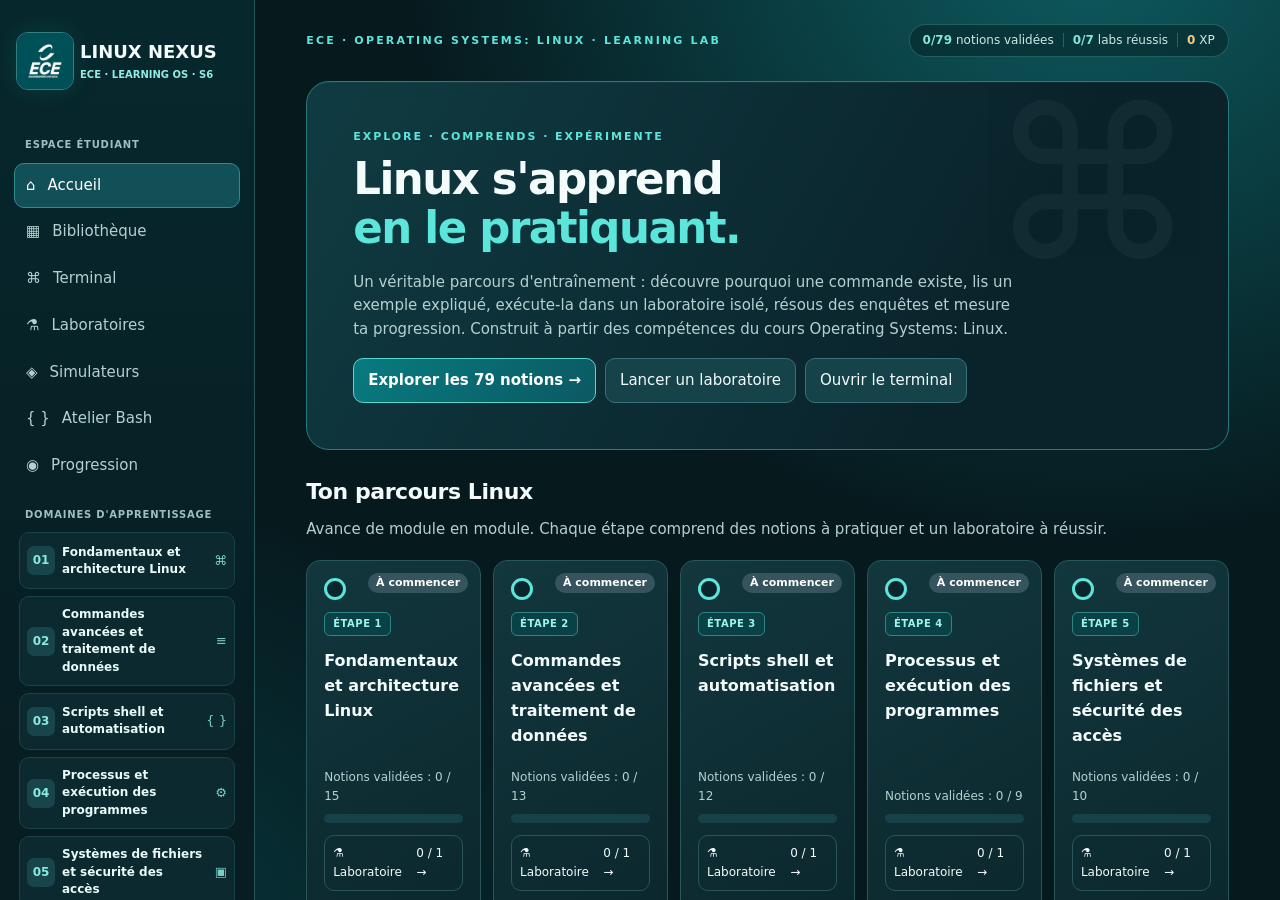
==== index.html @ 486fde7f "preview: synchroniser storage.js (index.html)" ====
<!doctype html>
<html lang="fr">
  <head>
    <meta charset="utf-8">
    <meta name="viewport" content="width=device-width,initial-scale=1">
    <title>
      LINUX NEXUS · ECE Engineering School
    </title>
    <meta name="theme-color" content="#005057">
    <meta
      name="description"
      content="LINUX NEXUS · Laboratoire Linux pédagogique de l’ECE Engineering School"
    >
    <link rel="icon" type="image/svg+xml" href="assets/favicon.svg">
    <link rel="stylesheet" href="css/styles.css">
  </head>
  <body>
    <div class="shell">
      <aside class="sidebar">
        <div class="sidebar-inner">
          <div class="logo">
            <a
              class="ece-logo-frame ece-site-link"
              href="https://www.ece.fr/"
              target="_blank"
              rel="noopener noreferrer"
              title="Accéder à ece.fr (nouvel onglet)"
              aria-label="Visiter ece.fr, site de l’ECE (nouvel onglet)"
            >
              <img
                class="ece-logo ece-official-logo"
                src="assets/ece-logo.jpg"
                alt="Logo officiel ECE Engineering School"
                width="58"
                height="58"
                loading="eager"
                decoding="async"
              >
            </a>
            <div class="ece-brand-text">
              LINUX NEXUS
              <small>
                ECE · LEARNING OS · S6
              </small>
            </div>
          </div>
          <div class="side-label">
            ESPACE ÉTUDIANT
          </div>
          <div class="navwrap" id="nav">
          </div>
          <div class="side-label domainnav">
            DOMAINES D'APPRENTISSAGE
          </div>
          <div class="domainnav" id="domains">
          </div>
        </div>
      </aside>
      <main class="main">
        <div class="top">
          <div class="eyebrow">
            ECE · OPERATING SYSTEMS: LINUX · LEARNING LAB
          </div>
          <div class="status" id="status">
            Environnement simulé · hors ligne
          </div>
        </div>
        <div class="status status-floating" id="floating-status" aria-hidden="true">
        </div>
        <div id="app">
        </div>
      </main>
    </div>
    <footer class="footer">
      <div class="footer-content">
        LINUX NEXUS · Plateforme d'apprentissage autonome · Simulations locales sans exécution de commandes
        sur votre machine. Les outils avancés nécessitent un vrai Linux pour une validation système
        complète.
        <span class="ece-footer-separator" aria-hidden="true">
          ·
        </span>
        <a
          class="ece-footer-link"
          href="https://www.ece.fr/"
          target="_blank"
          rel="noopener noreferrer"
          aria-label="Visiter ece.fr (nouvel onglet)"
        >
          ece.fr
        </a>
      </div>
    </footer>
    <script src="js/data/linux.js">
    </script>
    <script src="js/data/labs.js">
    </script>
    <script src="js/data/terminal-fs.js">
    </script>
    <script src="js/simulators.js">
    </script>
    <script src="js/routing.js">
    </script>
    <script src="js/storage.js">
    </script>
    <script src="js/app.js">
    </script>
  </body>
</html>
---- css/styles.css ----
:root{
  color-scheme:dark;
  --bg:#070d1b;
  --p:#111d31;
  --p2:#172842;
  --line:#2a4161;
  --fg:#ecf6ff;
  --muted:#a2b8d2;
  --cyan:#54e6ed;
  --green:#75e7b6;
  --gold:#ffc87c;
  --red:#ff9eaa}
*{
  box-sizing:border-box}
body{
  margin:0;
  background:radial-gradient(ellipse at 80% -10%,#17466a,transparent 42%),var(--bg);
  color:var(--fg);
  font:15px/1.58 system-ui,Segoe UI,Arial,sans-serif}
button,input,select,textarea{
  font:inherit}
button{
  cursor:pointer;
  color:var(--fg);
  background:#1c3554;
  border:1px solid #3a5a7d;
  border-radius:10px;
  padding:10px 14px;
  transition:.15s}
button:hover{
  border-color:var(--cyan);
  background:#224363}
button:focus-visible,input:focus-visible,textarea:focus-visible{
  outline:2px solid var(--cyan);
  outline-offset:2px}
button.primary{
  background:linear-gradient(135deg,#087d98,#1757a0);
  border-color:#48bed5;
  font-weight:700}
button:disabled{
  opacity:.45;
  cursor:not-allowed}
input,textarea,select{
  background:#091529;
  border:1px solid var(--line);
  color:var(--fg);
  border-radius:9px;
  padding:11px;
  width:100%}
textarea{
  min-height:120px;
  resize:vertical;
  font:13px/1.55 ui-monospace,SFMono-Regular,Consolas,monospace}
.shell{
  display:grid;
  grid-template-columns:255px minmax(0,1fr);
  min-height:calc(100vh - 80px);
  min-height:calc(100dvh - 80px)}
.sidebar{
  background:#091528;
  border-right:1px solid var(--line);
  padding:0;
  position:relative;
  align-self:stretch;
  min-height:100%;
  overflow:visible}
.sidebar-inner{
  position:sticky;
  top:0;
  max-height:100vh;
  max-height:100dvh;
  overflow-y:auto;
  overflow-x:hidden;
  padding:22px 14px;
  box-sizing:border-box}
.logo{
  display:flex;
  align-items:center;
  gap:11px;
  padding:10px 9px 23px;
  font-size:19px;
  font-weight:900;
  letter-spacing:.04em}
.logo i{
  display:grid;
  place-items:center;
  width:40px;
  height:40px;
  border-radius:12px;
  background:linear-gradient(135deg,#17c8e8,#536aff);
  font-style:normal;
  color:#041423}
.logo small{
  display:block;
  font-size:10px;
  color:var(--cyan);
  letter-spacing:.18em}
.nav{
  width:100%;
  text-align:left;
  display:flex;
  gap:12px;
  align-items:center;
  background:transparent;
  border-color:transparent;
  margin:1px 0;
  padding:10px 11px;
  color:var(--muted)}
.nav.on{
  background:#163553;
  border-color:#28678a;
  color:#fff}
.nav:hover{
  color:white}
.side-label{
  font-size:10px;
  letter-spacing:.08em;
  color:#91b5cc;
  margin:24px 11px 10px;
  font-weight:800;
  white-space:nowrap}
.side-label.domainnav{
  margin-top:18px}
.main{
  display:flex;
  flex-direction:column;
  min-width:0;
  padding:24px clamp(18px,4vw,62px) 45px;
  max-width:1600px;
  width:100%;
  margin:auto}
#app{
  flex:1 0 auto}
.top{
  display:flex;
  align-items:center;
  justify-content:space-between;
  gap:15px;
  margin-bottom:24px;
  flex-wrap:wrap}
.top .eyebrow{
  font-size:11px;
  letter-spacing:.2em;
  color:var(--cyan);
  font-weight:800}
.status{
  font-size:12px;
  color:var(--muted);
  border:1px solid var(--line);
  border-radius:30px;
  padding:7px 13px}
.status-floating{
  position:fixed;
  top:12px;
  right:clamp(18px,4vw,62px);
  z-index:30;
  background:rgba(7,43,49,.94);
  box-shadow:0 5px 18px rgba(0,0,0,.2);
  backdrop-filter:blur(8px);
  pointer-events:none;
  opacity:0;
  visibility:hidden;
  transform:translateY(-5px);
  transition:opacity .16s ease,transform .16s ease,visibility .16s ease;
  max-width:calc(100vw - 32px)}
.status-floating.is-visible{
  opacity:1;
  visibility:visible;
  transform:translateY(0)}
@media(max-width:900px){
  .status-floating{
    top:8px;
    right:10px;
    font-size:10px;
    padding:5px 9px}
  }
.hero{
  padding:clamp(23px,4vw,46px);
  border:1px solid #2b5a78;
  border-radius:23px;
  background:linear-gradient(125deg,#102b49,#0d192c 70%);
  position:relative;
  overflow:hidden;
  margin-bottom:22px}
.hero:after{
  content:'⌘';
  position:absolute;
  right:30px;
  top:0;
  font-size:210px;
  line-height:1;
  opacity:.045;
  pointer-events:none}
h1{
  font-size:clamp(29px,3.4vw,51px);
  letter-spacing:-.035em;
  line-height:1.12;
  margin:10px 0 18px}
h2{
  font-size:22px;
  margin:27px 0 13px;
  letter-spacing:-.02em}
h3{
  font-size:16px;
  margin:8px 0 10px}
p{
  margin:8px 0 14px}
.muted{
  color:var(--muted)}
.small{
  font-size:12px}
.eyebrow{
  font-size:11px;
  letter-spacing:.18em;
  color:var(--cyan);
  font-weight:800;
  text-transform:uppercase}
.grid{
  display:grid;
  grid-template-columns:repeat(auto-fit,minmax(255px,1fr));
  gap:14px}
.card{
  background:linear-gradient(160deg,#14243a,#101b2d);
  border:1px solid var(--line);
  border-radius:16px;
  padding:20px;
  min-width:0}
.card:hover{
  border-color:#3a6484}
#cards>.card{
  display:flex;
  flex-direction:column}
#cards>.card>.code{
  margin-top:auto}
#cards>.card>.actions{
  flex-shrink:0}
.lab-cards>.card{
  display:flex;
  flex-direction:column}
.lab-cards>.card>p.small{
  margin-top:auto}
.lab-cards>.card>button{
  align-self:flex-start}
.card .big{
  font-size:34px;
  color:var(--cyan);
  font-weight:800}
.tag{
  display:inline-block;
  color:#8aeaf2;
  background:#0c3348;
  border:1px solid #256278;
  border-radius:6px;
  padding:3px 8px;
  font-size:10px;
  letter-spacing:.05em;
  font-weight:800;
  margin-bottom:8px}
.tag.gold{
  color:var(--gold);
  background:#382b1e;
  border-color:#705330}
.actions{
  display:flex;
  flex-wrap:wrap;
  gap:9px;
  margin-top:16px}
.code{
  font:13px/1.65 ui-monospace,SFMono-Regular,Consolas,monospace;
  background:#071323;
  color:#a4f0e5;
  padding:13px 15px;
  border:1px solid #2c5267;
  border-radius:10px;
  white-space:pre-wrap;
  overflow-wrap:anywhere}
.terminal{
  background:#050d17;
  border:1px solid #36617b;
  border-radius:16px;
  overflow:hidden;
  box-shadow:0 20px 55px #0005}
.termbar{
  background:#13243a;
  padding:10px 16px;
  display:flex;
  align-items:center;
  gap:8px;
  font-size:12px;
  color:#a8bfd6}
.dot{
  width:9px;
  height:9px;
  border-radius:50%;
  background:#ff7e85}
.dot:nth-child(2){
  background:#ffc36d}
.dot:nth-child(3){
  background:#75e7b6}
.termout{
  height:350px;
  overflow:auto;
  padding:18px;
  white-space:pre-wrap;
  overflow-wrap:anywhere;
  font:13px/1.6 ui-monospace,Consolas,monospace;
  color:#c6e6ef}
.termline{
  display:flex;
  align-items:center;
  gap:8px;
  padding:0 16px 14px}
.termline span{
  white-space:nowrap;
  font:12px ui-monospace;
  color:var(--green)}
.termline input{
  border:none;
  background:transparent;
  padding:9px 0;
  outline:none!important;
  font:13px ui-monospace}
.ok{
  background:#102f29;
  border:1px solid #286a59;
  color:#b0f3d2;
  border-radius:10px;
  padding:13px;
  margin:12px 0}
.warn{
  background:#392a1d;
  border:1px solid #76532e;
  color:#ffe2b2;
  border-radius:10px;
  padding:13px;
  margin:12px 0}
.bad{
  background:#3b202d;
  border:1px solid #78394b;
  color:#ffb8c4;
  border-radius:10px;
  padding:13px;
  margin:12px 0}
.progress{
  height:9px;
  background:#23374d;
  border-radius:99px;
  overflow:hidden}
.progress>div{
  height:100%;
  background:linear-gradient(90deg,#25bcd1,#7cebc0);
  transition:width .3s}
.split{
  display:grid;
  grid-template-columns:minmax(0,1.15fr) minmax(0,1fr);
  gap:16px}
.lesson-tabs{
  display:flex;
  gap:8px;
  flex-wrap:wrap;
  margin:15px 0}
.lesson-tabs button{
  font-size:12px}
.choice{
  display:block;
  width:100%;
  text-align:left;
  margin:7px 0}
.choice.selected{
  border-color:var(--cyan);
  background:#1a455d}
ul{
  padding-left:22px}
.scroll{
  overflow:auto}
table{
  border-collapse:collapse;
  width:100%;
  font-size:13px}
th,td{
  padding:10px 12px;
  border-bottom:1px solid var(--line);
  text-align:left}
th{
  color:var(--cyan)}
.pill{
  display:inline-block;
  border-radius:99px;
  background:#193d50;
  color:#9aebf0;
  padding:3px 10px;
  font-size:11px}
.labstep{
  display:flex;
  gap:12px;
  margin:10px 0;
  align-items:flex-start}
.labstep b{
  background:#174461;
  color:var(--cyan);
  width:28px;
  height:28px;
  display:grid;
  place-items:center;
  border-radius:50%;
  flex:none}
.meter{
  height:13px;
  background:#1c3146;
  border-radius:20px;
  overflow:hidden}
.meter div{
  height:100%;
  background:linear-gradient(90deg,#2587d2,#64e2bc)}
.hint{
  border-left:3px solid #c9a059;
  padding:10px 15px;
  background:#30291d;
  color:#e9d5ad;
  margin:12px 0}
.iconbox{
  font-size:28px;
  margin-bottom:10px}
.footer{
  width:100%;
  min-height:48px;
  display:flex;
  align-items:center;
  background:#10383e;
  color:#c5e6e8;
  border-top:1px solid #31616a;
  padding:10px clamp(18px,4vw,62px);
  font-size:12px;
  line-height:1.5}
.footer-content{
  max-width:1600px;
  width:100%;
  margin:0 auto;
  text-align:center}
@media(max-width:900px){
  .shell{
    grid-template-columns:1fr}
  .sidebar{
    height:auto;
    position:relative;
    border-right:0;
    border-bottom:1px solid var(--line);
    padding:10px 15px}
  .logo{
    padding:4px 8px 10px}
  .navwrap{
    display:flex;
    overflow:auto;
    gap:5px}
  .nav{
    width:auto;
    white-space:nowrap}
  .side-label,.domainnav{
    display:none}
  .main{
    padding:20px}
  .split{
    grid-template-columns:1fr}
  }
@media(max-width:480px){
  .termline span{
    font-size:10px}
  .hero{
    padding:22px}
  .termout{
    height:280px}
  }


/* V2: parcours pédagogique visuel, inspiré des principes de l’Atelier Git. */
.path-track{
  display:grid;
  grid-template-columns:repeat(auto-fit,minmax(170px,1fr));
  gap:12px;
  margin:18px 0 25px}

.path-step{
  position:relative;
  display:flex;
  flex-direction:column;
  background:linear-gradient(150deg,#142940,#0d1b30);
  border:1px solid var(--line);
  border-radius:14px;
  padding:17px;
  min-width:0}

.path-step:before{
  content:"";
  display:block;
  width:16px;
  height:16px;
  border:3px solid var(--cyan);
  border-radius:50%;
  background:#0d1b30;
  margin-bottom:12px}

.path-step.complete:before{
  background:var(--green);
  border-color:var(--green)}

.path-step.partial:before{
  background:linear-gradient(90deg,var(--green) 50%,#0d1b30 50%)}

.path-step h3{
  margin:4px 0 7px}
.path-step p{
  font-size:12px;
  color:var(--muted);
  margin:0 0 12px}

.path-step .progress{
  margin:8px 0 12px}
.path-step button{
  width:100%;
  font-size:12px;
  padding:8px}

.path-step > .tag{
  align-self:flex-start}

.path-step .path-status{
  position:absolute;
  top:12px;
  right:12px;
  max-width:calc(100% - 66px);
  padding:3px 8px;
  border-radius:999px;
  background:#36545e;
  color:#fff;
  font-size:11px;
  font-weight:700;
  line-height:1.25;
  text-align:center}

.path-step .path-bottom{
  margin-top:auto;
  padding-top:12px}

.path-step .path-notions{
  margin-bottom:6px}

.path-step .path-lab{
  display:flex;
  justify-content:space-between;
  align-items:center;
  gap:6px;
  text-align:left;
  background:transparent;
  border:1px solid var(--line);
  margin:0 0 10px;
  color:var(--fg)}

.path-step .path-lab:hover,.path-step .path-lab:focus-visible{
  border-color:var(--cyan);
  background:var(--p2)}


.path-head{
  display:flex;
  justify-content:space-between;
  align-items:center;
  gap:12px;
  flex-wrap:wrap;
  margin-top:25px}

.path-head h2{
  margin:0}
.path-count{
  font-size:12px;
  color:var(--muted)}

@media(max-width:650px){
  .path-track{
    grid-template-columns:repeat(auto-fit,minmax(145px,1fr))}
  }


/* ECE visual identity — teal from supplied school logo; accessible dark academic interface. */
:root{
  --bg:#06191d;
  --p:#0b262b;
  --p2:#11333a;
  --line:#28565b;
  --fg:#f3fbfb;
  --muted:#b5d0d0;
  --cyan:#5ce5db;
  --green:#8ee9bd;
  --gold:#ffd38d;
  --red:#ff9eaa}

body{
  background:radial-gradient(ellipse at 85% -8%,#0d5c61 0%,transparent 45%),radial-gradient(ellipse at 0% 105%,#073b40 0%,transparent 36%),var(--bg)}

.sidebar{
  background:linear-gradient(180deg,#06282d,#071d22 85%);
  border-right-color:#28565b}

.logo{
  gap:12px;
  letter-spacing:.025em;
  font-size:18px;
  line-height:1.25}

.ece-logo{
  width:58px;
  height:58px;
  object-fit:cover;
  border:1px solid #367d7d;
  border-radius:12px;
  flex:none;
  box-shadow:0 0 24px #37c7ba20}

.logo small{
  color:#8fece4;
  letter-spacing:.10em;
  font-size:9px;
  margin-top:4px}

button{
  background:#16434a;
  border-color:#397079}

button:hover{
  background:#20545a;
  border-color:var(--cyan)}

button.primary{
  background:linear-gradient(125deg,#087b80,#0b5963);
  border-color:#5bd6cb;
  color:#fff}

input,textarea,select{
  background:#081e23}

.nav.on{
  background:#125057;
  border-color:#2c8d8e}

.side-label{
  color:#9dbfc0}

.hero{
  border-color:#2b797a;
  background:linear-gradient(120deg,#103b42,#0a232b 72%);
  box-shadow:inset 0 1px #8ff6e50c}

.hero:after{
  content:'⌘';
  opacity:.035}

.card{
  background:linear-gradient(160deg,#103239,#0a242a);
  border-color:#2a555b}

.card:hover{
  border-color:#46928f}

.tag{
  background:#0a4146;
  border-color:#2e8784;
  color:#9cf5eb}

.tag.gold{
  background:#3a3020;
  border-color:#79613c}

.code{
  background:#061c22;
  border-color:#2b5b60;
  color:#b0f4e9}

.terminal{
  background:#041417;
  border-color:#397c7b}

.termbar{
  background:#0d343a;
  color:#b5d6d5}

.termout{
  color:#d0f2ec}

.progress{
  background:#164148}

.progress>div,.meter div{
  background:linear-gradient(90deg,#1ca6a9,#85e8bd)}

.path-step{
  background:linear-gradient(150deg,#12373d,#0a252b)}

.path-step:before{
  background:#0a252b}

.path-step.partial:before{
  background:linear-gradient(90deg,var(--green) 50%,#0a252b 50%)}

.choice.selected{
  background:#14545a}

.pill{
  background:#145057;
  color:#b1f3eb}

.hint{
  background:#302d22;
  border-left-color:#d9ae69;
  color:#f3deb6}

.ok{
  background:#103c31}

.warn{
  background:#392d20}

.bad{
  background:#3b202d}

.footer{
  color:#a5c2c2}

@media(max-width:900px){
  .sidebar{
    border-bottom-color:var(--line)}
  }

@media(max-width:480px){
  .ece-logo{
    width:46px;
    height:46px}
  .logo{
    font-size:16px}
  }


/* Mobile layout hardening: prevent oversized content from forcing desktop-width viewport. */
html{
  width:100%;
  max-width:100%;
  overflow-x:hidden}

body{
  width:100%;
  max-width:100%;
  overflow-x:hidden}

.shell{
  width:100%;
  max-width:100%;
  min-width:0}

.sidebar,.main,#app,.top,.hero,.card,.split,.grid,.path-track{
  min-width:0;
  max-width:100%}

.top .eyebrow{
  overflow-wrap:anywhere}

.hero h1,.hero p,.card h2,.card h3{
  overflow-wrap:anywhere}

.logo>div{
  min-width:0}

.ece-mark{
  display:flex;
  flex-direction:column;
  align-items:center;
  justify-content:center;
  overflow:hidden;
  background:#005057;
  border:1px solid #4baba7;
  color:#fff}

.ece-mark svg{
  width:36px;
  height:31px;
  display:block;
  flex:none}

.ece-mark b{
  font-size:14px;
  font-weight:900;
  line-height:1;
  letter-spacing:-.04em}

@media(max-width:900px){
  
 .sidebar-inner{
    position:static;
    max-height:none;
    overflow:visible;
    padding:10px 15px}
  
 .shell{
    display:block;
    width:100%;
    min-width:0}
  
 .sidebar{
    width:100%;
    max-width:100%;
    height:auto;
    overflow:hidden;
    position:relative}
  
 .navwrap{
    width:100%;
    max-width:100%;
    overflow-x:auto;
    overflow-y:hidden;
    -webkit-overflow-scrolling:touch;
    scrollbar-width:thin}
  
 .navwrap .nav{
    flex:0 0 auto}
  
 .main{
    width:100%;
    max-width:100%;
    padding:18px 16px 48px}
  
 .top{
    align-items:flex-start;
    flex-direction:column;
    gap:10px}
  
 .top .eyebrow{
    font-size:10px;
    letter-spacing:.10em}
  
 .status{
    max-width:100%;
    white-space:normal;
    overflow-wrap:anywhere}
  
 .hero{
    padding:24px 20px}
  
 .hero h1{
    font-size:clamp(26px,8vw,42px)}
  
 .split{
    grid-template-columns:minmax(0,1fr)}
  
 .grid,.path-track{
    grid-template-columns:repeat(auto-fit,minmax(min(100%,220px),1fr))}
  
 .code,.termout{
    max-width:100%;
    overflow-wrap:anywhere}
  
 .scroll{
    max-width:100%;
    overflow-x:auto}
  
}

@media(max-width:480px){
  
 .logo{
    font-size:17px;
    gap:10px}
  
 .ece-mark{
    width:48px;
    height:48px;
    min-width:48px}
  
 .ece-mark svg{
    width:29px;
    height:26px}
  
 .ece-mark b{
    font-size:12px}
  
 .logo small{
    font-size:9px;
    letter-spacing:.04em}
  
 .hero{
    padding:20px 16px}
  
 .hero h1{
    font-size:clamp(25px,8vw,34px)}
  
 .card{
    padding:16px}
  
 .grid,.path-track{
    grid-template-columns:minmax(0,1fr)}
  
 .actions button{
    max-width:100%;
    white-space:normal}
  
 .termline{
    min-width:0}
  
 .termline input{
    min-width:0}
  
}

.ece-official-logo{
  display:block;
  object-fit:contain;
  object-position:center;
  background:#005057;
  border-radius:12px;
  overflow:hidden}
.ece-official-logo:hover{
  filter:brightness(1.08)}


/* Cadrage du logo uniquement : agrandir le visuel officiel sans changer le favicon ni le reste du site. */
.ece-logo-frame{
  display:block;
  position:relative;
  flex:none;
  width:58px;
  height:58px;
  overflow:hidden;
  border:1px solid #367d7d;
  border-radius:12px;
  background:#005057;
  box-shadow:0 0 24px #37c7ba20}

.ece-logo-frame .ece-official-logo{
  width:100%;
  height:100%;
  max-width:none;
  object-fit:cover;
  border:0;
  border-radius:0;
  box-shadow:none;
  transform:scale(1.38);
  transform-origin:center center}

@media(max-width:480px){
  .ece-logo-frame{
    width:48px;
    height:48px}
  .ece-logo-frame .ece-official-logo{
    width:100%;
    height:100%}
  }


/* Point de vigilance : repère pédagogique distinct, accessible et sobre. */
.vigilance{
  margin-top:16px;
  padding:16px 17px;
  border:1px solid rgba(240,185,86,.45);
  border-left:4px solid #e8b45d;
  border-radius:10px;
  background:linear-gradient(115deg,rgba(111,76,25,.23),rgba(34,39,43,.14));
  }

.vigilance-title{
  display:flex;
  align-items:center;
  gap:9px;
  margin:0 0 8px;
  color:#f6ce88;
  font-size:14px;
  font-weight:800;
  letter-spacing:.015em;
  }

.vigilance-icon{
  display:inline-flex;
  align-items:center;
  justify-content:center;
  flex:0 0 23px;
  width:23px;
  height:23px;
  border-radius:7px;
  background:rgba(232,180,93,.17);
  color:#f6ce88;
  font-size:15px;
  }

.vigilance p{
  margin:0;
  color:#f4e8d6;
  line-height:1.65;
  overflow-wrap:anywhere;
  }


/* Desktop: the document scrolls through the content and full-width footer.
   The sidebar keeps its own sticky, independently scrollable navigation. */
@media(min-width:901px){
  
 html,body{
    height:100%;
    overflow:hidden}
  
 .shell{
    height:100vh;
    height:100dvh;
    min-height:0;
    overflow:hidden}
  
 .sidebar{
    position:relative;
    align-self:stretch;
    height:100%;
    min-height:0;
    overflow:hidden}
  
 .sidebar-inner{
    position:static;
    height:100%;
    max-height:100%;
    overflow-y:auto;
    overflow-x:hidden;
    overscroll-behavior-y:contain;
    padding:22px 14px 28px}
  
 .main{
    height:100%;
    min-height:0;
    max-width:none;
    overflow-y:auto;
    overflow-x:hidden;
    overscroll-behavior-y:contain}
  
 body{
    display:flex;
    flex-direction:column;
    height:100vh;
    height:100dvh}
  
 .shell{
    flex:1 1 auto;
    height:auto;
    min-height:0}
  
 body>.footer{
    display:none;
    flex:0 0 auto}
  
 body.footer-at-end>.footer{
    display:flex}
  
}


/* Compact ECE brand in the fixed-width desktop sidebar; preserve the official logo size. */
@media(min-width:901px){
  
 .sidebar .logo{
    gap:6px;
    padding-left:2px;
    padding-right:2px;
    font-size:18px;
    letter-spacing:0;
    line-height:1.2}
  
 .sidebar .ece-brand-text{
    min-width:0;
    white-space:nowrap}
  
 .sidebar .logo small{
    font-size:10px;
    letter-spacing:0;
    line-height:1.35;
    margin-top:5px;
    white-space:nowrap}
  
}


/* ECE learning-domain navigation: compact, legible cards in the existing sidebar. */
.domainnav#domains{
  display:grid;
  gap:7px;
  padding:0 5px 18px}

.domain-card{
  width:100%;
  display:grid;
  grid-template-columns:28px minmax(0,1fr) 17px;
  align-items:center;
  gap:7px;
  min-height:57px;
  padding:9px 7px;
  text-align:left;
  background:#0b292e;
  border:1px solid #194349;
  border-radius:10px;
  color:#e9faf8;
  font:inherit;
  cursor:pointer;
  transition:background .15s,border-color .15s}

.domain-card:hover,.domain-card:focus-visible{
  background:#17454b;
  border-color:#418c89;
  outline-offset:2px}

.domain-card.on{
  background:#16464b;
  border-color:#54b6ae;
  box-shadow:inset 3px 0 #63dfd2}

.domain-number{
  display:grid;
  place-items:center;
  min-height:29px;
  background:#17454b;
  border-radius:7px;
  color:#8be8dd;
  font-size:12px;
  font-weight:800}

.domain-title{
  min-width:0;
  overflow-wrap:break-word;
  font-size:12px;
  line-height:1.45;
  font-weight:600}

.domain-symbol{
  justify-self:end;
  color:#78cfc7;
  font-size:13px;
  white-space:nowrap}

@media(max-width:900px){
  .domainnav#domains{
    display:none}
  }


/* Position in the 79-lesson sequence, distinct from validated learning progress. */
.lesson-position{
  max-width:360px;
  margin-top:16px;
  font-size:12px;
  color:var(--muted)}

.lesson-position-track{
  height:5px;
  border-radius:20px;
  overflow:hidden;
  background:rgba(117,210,203,.16);
  margin-top:7px}

.lesson-position-track span{
  display:block;
  height:100%;
  background:#5bd8ca;
  border-radius:inherit}

.lesson-actions button:disabled{
  opacity:.42;
  cursor:not-allowed}

.lesson-end{
  align-self:center;
  font-size:12px;
  font-weight:700;
  color:#78dacc}


/* Compact ECE progress indicators: actual validations, completed labs and XP. */
.status{
  display:flex;
  align-items:center;
  gap:9px;
  flex-wrap:wrap;
  background:rgba(7,40,44,.65);
  border-color:rgba(87,190,181,.32);
  color:#d0e9e6;
  font-size:12px;
  line-height:1.4}

.status-item{
  display:inline-flex;
  align-items:center;
  gap:4px;
  white-space:nowrap}

.status-value{
  font-weight:800;
  color:#83e5d9;
  font-variant-numeric:tabular-nums}

.status-divider{
  height:14px;
  width:1px;
  background:rgba(120,210,201,.3)}

.status-xp .status-value{
  color:#f1ca80}

@media(max-width:600px){
  .status{
    gap:6px 9px;
    padding:8px 11px}
  .status-divider{
    display:none}
  .status-item{
    font-size:11px}
  }


/* Official ECE website links: logo and discreet footer text. */
.ece-site-link{
  cursor:pointer;
  text-decoration:none}

.ece-site-link:hover{
  border-color:#6ee1d5;
  box-shadow:0 0 0 2px rgba(110,225,213,.18),0 0 24px #37c7ba20}

.ece-site-link:focus-visible,.ece-footer-link:focus-visible{
  outline:2px solid #8fece4;
  outline-offset:3px}

.ece-footer-link{
  color:#86e2d8;
  text-decoration:underline;
  text-decoration-color:rgba(134,226,216,.45);
  text-underline-offset:3px;
  white-space:nowrap}

.ece-footer-link:hover{
  color:#ffffff;
  text-decoration-color:currentColor}

.ece-footer-separator{
  margin:0 5px;
  color:#7faeaa}


/* Optional activities stay below 05 Retenir in the right column. */
.further-learning{
  padding:17px 19px}

.further-learning h3{
  margin:0 0 7px;
  font-size:15px}

.further-learning .muted{
  margin:0 0 11px}

.further-learning .actions{
  margin-top:0;
  gap:8px}

.further-learning .actions button{
  font-size:12px;
  padding:9px 11px}
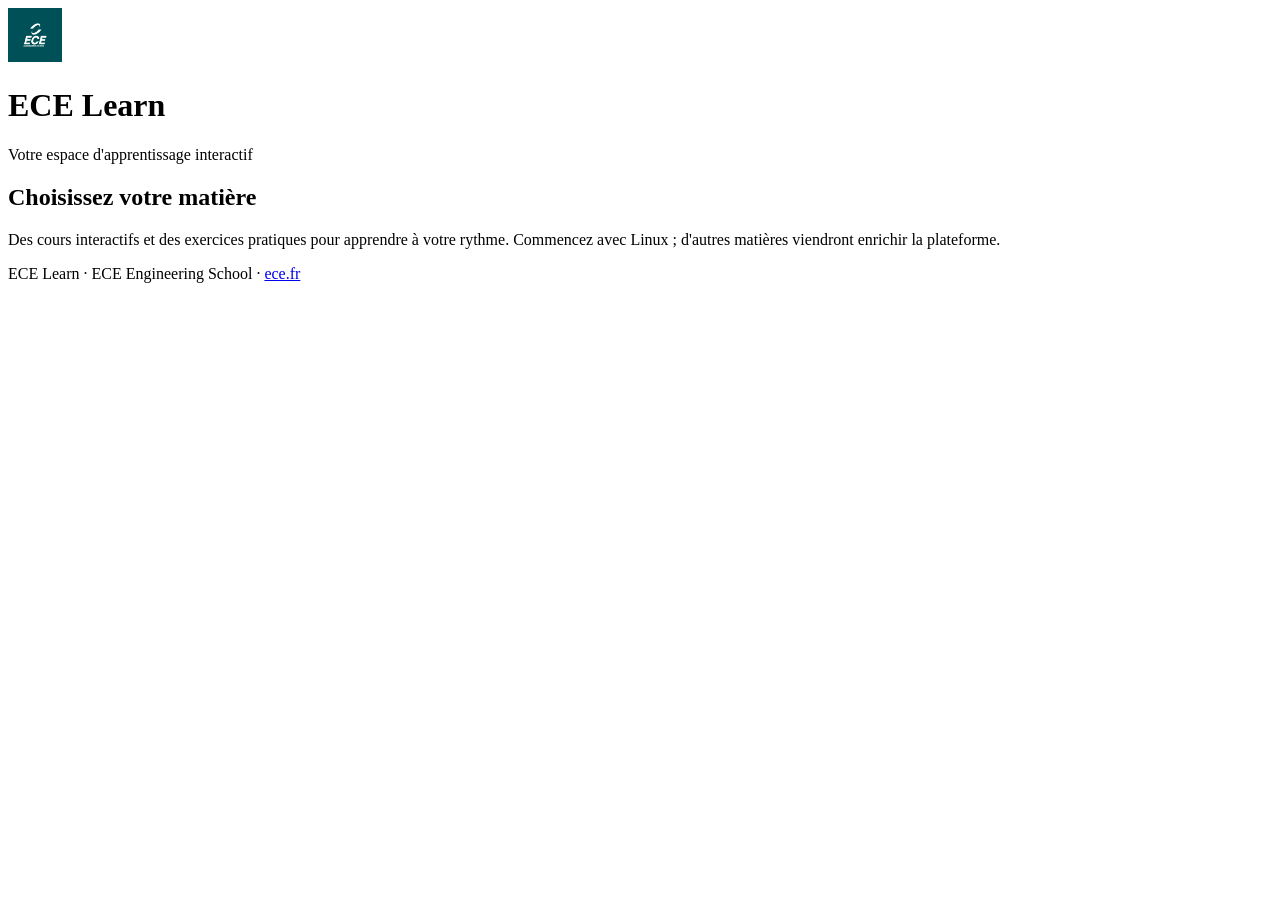
==== commit f9e43900: "preview: deployer portail ECE Learn et entree Linux" ====
--- a/index.html
+++ b/index.html
@@ -1,108 +1,21 @@
 <!doctype html>
 <html lang="fr">
-  <head>
-    <meta charset="utf-8">
-    <meta name="viewport" content="width=device-width,initial-scale=1">
-    <title>
-      LINUX NEXUS · ECE Engineering School
-    </title>
-    <meta name="theme-color" content="#005057">
-    <meta
-      name="description"
-      content="LINUX NEXUS · Laboratoire Linux pédagogique de l’ECE Engineering School"
-    >
-    <link rel="icon" type="image/svg+xml" href="assets/favicon.svg">
-    <link rel="stylesheet" href="css/styles.css">
-  </head>
-  <body>
-    <div class="shell">
-      <aside class="sidebar">
-        <div class="sidebar-inner">
-          <div class="logo">
-            <a
-              class="ece-logo-frame ece-site-link"
-              href="https://www.ece.fr/"
-              target="_blank"
-              rel="noopener noreferrer"
-              title="Accéder à ece.fr (nouvel onglet)"
-              aria-label="Visiter ece.fr, site de l’ECE (nouvel onglet)"
-            >
-              <img
-                class="ece-logo ece-official-logo"
-                src="assets/ece-logo.jpg"
-                alt="Logo officiel ECE Engineering School"
-                width="58"
-                height="58"
-                loading="eager"
-                decoding="async"
-              >
-            </a>
-            <div class="ece-brand-text">
-              LINUX NEXUS
-              <small>
-                ECE · LEARNING OS · S6
-              </small>
-            </div>
-          </div>
-          <div class="side-label">
-            ESPACE ÉTUDIANT
-          </div>
-          <div class="navwrap" id="nav">
-          </div>
-          <div class="side-label domainnav">
-            DOMAINES D'APPRENTISSAGE
-          </div>
-          <div class="domainnav" id="domains">
-          </div>
-        </div>
-      </aside>
-      <main class="main">
-        <div class="top">
-          <div class="eyebrow">
-            ECE · OPERATING SYSTEMS: LINUX · LEARNING LAB
-          </div>
-          <div class="status" id="status">
-            Environnement simulé · hors ligne
-          </div>
-        </div>
-        <div class="status status-floating" id="floating-status" aria-hidden="true">
-        </div>
-        <div id="app">
-        </div>
-      </main>
-    </div>
-    <footer class="footer">
-      <div class="footer-content">
-        LINUX NEXUS · Plateforme d'apprentissage autonome · Simulations locales sans exécution de commandes
-        sur votre machine. Les outils avancés nécessitent un vrai Linux pour une validation système
-        complète.
-        <span class="ece-footer-separator" aria-hidden="true">
-          ·
-        </span>
-        <a
-          class="ece-footer-link"
-          href="https://www.ece.fr/"
-          target="_blank"
-          rel="noopener noreferrer"
-          aria-label="Visiter ece.fr (nouvel onglet)"
-        >
-          ece.fr
-        </a>
-      </div>
-    </footer>
-    <script src="js/data/linux.js">
-    </script>
-    <script src="js/data/labs.js">
-    </script>
-    <script src="js/data/terminal-fs.js">
-    </script>
-    <script src="js/simulators.js">
-    </script>
-    <script src="js/routing.js">
-    </script>
-    <script src="js/storage.js">
-    </script>
-    <script src="js/app.js">
-    </script>
-  </body>
+<head>
+  <meta charset="utf-8">
+  <meta name="viewport" content="width=device-width,initial-scale=1">
+  <title>ECE Learn · Votre espace d'apprentissage interactif</title>
+  <meta name="description" content="ECE Learn : votre espace d'apprentissage interactif. Linux, Réseaux, Programmation et Cybersécurité.">
+  <link rel="icon" type="image/svg+xml" href="assets/favicon.svg">
+  <link rel="stylesheet" href="css/portal.css">
+</head>
+<body>
+  <header><div class="brand"><img src="assets/ece-logo.jpg" alt="Logo ECE" width="54" height="54"><div><h1>ECE Learn</h1><p>Votre espace d'apprentissage interactif</p></div></div></header>
+  <main>
+    <section class="intro"><h2>Choisissez votre matière</h2><p>Des cours interactifs et des exercices pratiques pour apprendre à votre rythme. Commencez avec Linux ; d'autres matières viendront enrichir la plateforme.</p></section>
+    <section class="courses" id="courses" aria-label="Matières disponibles et à venir"></section>
+  </main>
+  <footer>ECE Learn · ECE Engineering School · <a href="https://www.ece.fr/" rel="noopener noreferrer" target="_blank">ece.fr</a></footer>
+  <script src="js/catalog.js"></script>
+  <script src="js/portal.js"></script>
+</body>
 </html>
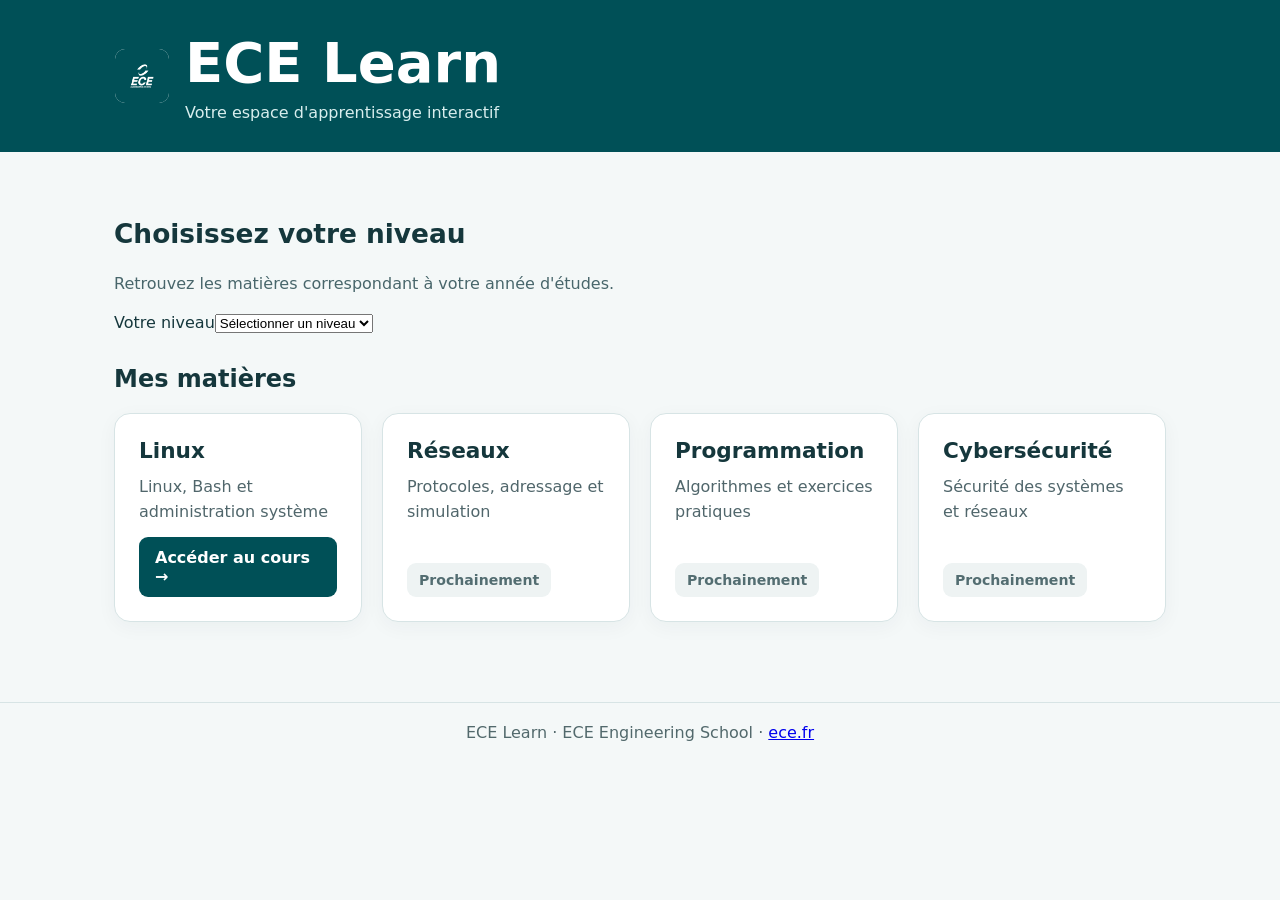
==== commit 833a9c70: "preview: synchroniser portail et filtrage ING1 ING2 ING3" ====
--- a/index.html
+++ b/index.html
@@ -4,15 +4,15 @@
   <meta charset="utf-8">
   <meta name="viewport" content="width=device-width,initial-scale=1">
   <title>ECE Learn · Votre espace d'apprentissage interactif</title>
-  <meta name="description" content="ECE Learn : votre espace d'apprentissage interactif. Linux, Réseaux, Programmation et Cybersécurité.">
+  <meta name="description" content="ECE Learn : votre espace d'apprentissage interactif pour ING1, ING2 et ING3.">
   <link rel="icon" type="image/svg+xml" href="assets/favicon.svg">
   <link rel="stylesheet" href="css/portal.css">
 </head>
 <body>
   <header><div class="brand"><img src="assets/ece-logo.jpg" alt="Logo ECE" width="54" height="54"><div><h1>ECE Learn</h1><p>Votre espace d'apprentissage interactif</p></div></div></header>
   <main>
-    <section class="intro"><h2>Choisissez votre matière</h2><p>Des cours interactifs et des exercices pratiques pour apprendre à votre rythme. Commencez avec Linux ; d'autres matières viendront enrichir la plateforme.</p></section>
-    <section class="courses" id="courses" aria-label="Matières disponibles et à venir"></section>
+    <section class="intro"><h2>Choisissez votre niveau</h2><p>Retrouvez les matières correspondant à votre année d'études.</p><label for="level">Votre niveau</label><select id="level"><option value="">Sélectionner un niveau</option><option value="ING1">ING1</option><option value="ING2">ING2</option><option value="ING3">ING3</option></select></section>
+    <section aria-label="Matières correspondant au niveau"><h2 class="courses-title">Mes matières</h2><p id="course-message" role="status" aria-live="polite"></p><div class="courses" id="courses"></div></section>
   </main>
   <footer>ECE Learn · ECE Engineering School · <a href="https://www.ece.fr/" rel="noopener noreferrer" target="_blank">ece.fr</a></footer>
   <script src="js/catalog.js"></script>
--- a/css/portal.css
+++ b/css/portal.css
@@ -0,0 +1 @@
+:root{font-family:system-ui,-apple-system,"Segoe UI",sans-serif;color:#15373c;background:#f4f8f8}*{box-sizing:border-box}body{margin:0}header{background:#005057;color:white;padding:30px max(24px,calc((100vw - 1050px)/2))}header a{color:white}header .brand{display:flex;align-items:center;gap:16px}header img{width:54px;height:54px;object-fit:contain;border-radius:10px;background:white}h1{font-size:clamp(2rem,5vw,3.5rem);margin:0}header p{margin:8px 0 0;color:#d8eeee}main{max-width:1100px;margin:0 auto;padding:44px 24px 80px}.intro{max-width:740px;margin-bottom:32px}.intro h2{font-size:1.65rem}.intro p{line-height:1.65;color:#48666b}.courses{display:grid;grid-template-columns:repeat(auto-fit,minmax(230px,1fr));gap:20px}.course{background:white;border:1px solid #d7e4e5;border-radius:16px;padding:24px;display:flex;flex-direction:column;gap:12px;box-shadow:0 5px 20px #14383c0b}.course h3{margin:0;font-size:1.35rem}.course p{color:#50666b;line-height:1.55;margin:0;flex:1}.course a{display:inline-block;align-self:flex-start;border-radius:9px;background:#005057;color:white;padding:11px 16px;text-decoration:none;font-weight:650}.course a:focus-visible{outline:3px solid #16b8c5;outline-offset:3px}.soon{font-size:.88rem;font-weight:700;color:#536d71;background:#eef3f3;padding:9px 12px;border-radius:9px;align-self:flex-start}footer{border-top:1px solid #d7e4e5;padding:20px 24px;text-align:center;color:#52696c}@media(max-width:600px){header{padding:24px}main{padding:26px 18px 60px}}
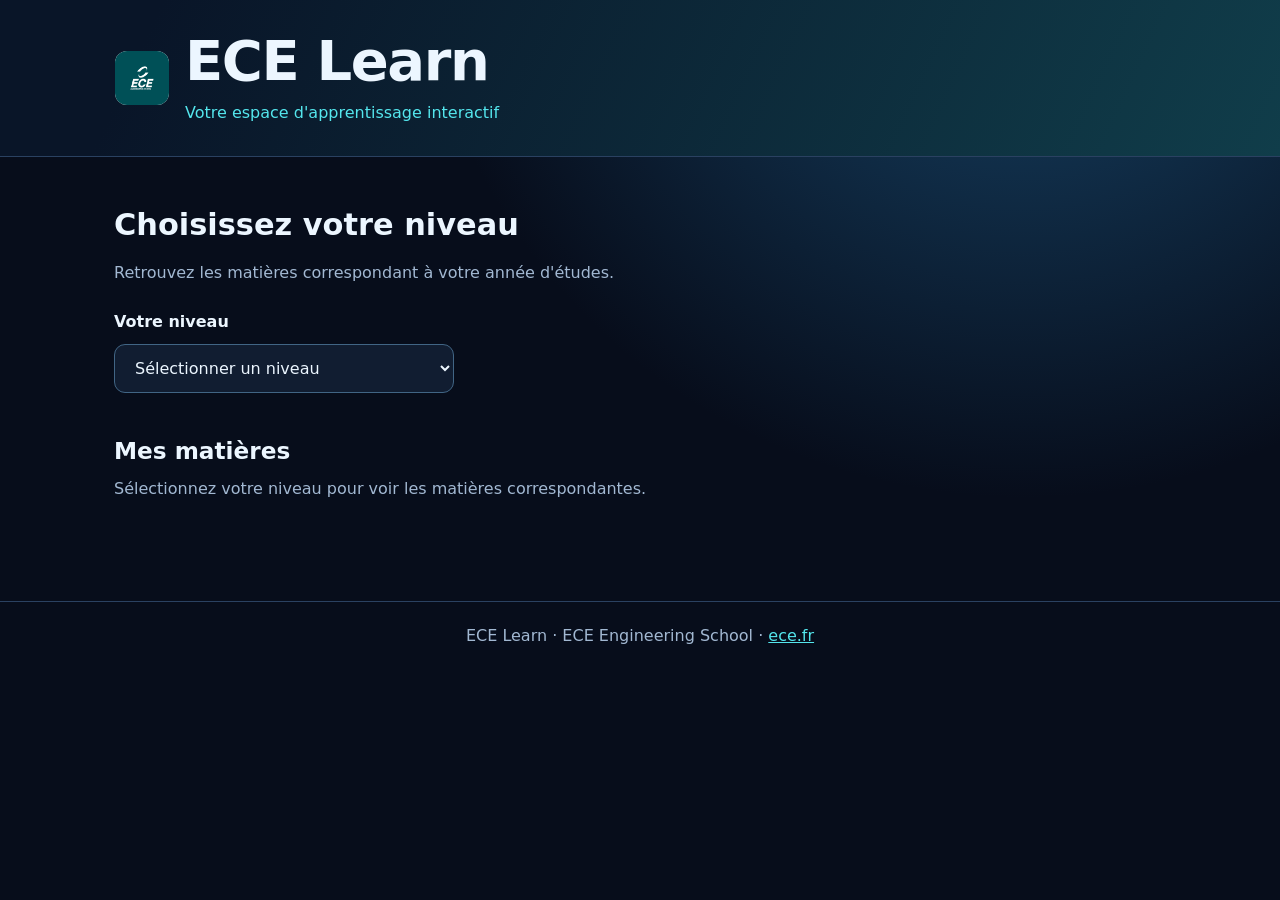
==== commit 1aa0c02b: "preview: harmoniser identite graphique ECE Learn et Linux" ====
--- a/index.html
+++ b/index.html
@@ -3,6 +3,7 @@
 <head>
   <meta charset="utf-8">
   <meta name="viewport" content="width=device-width,initial-scale=1">
+  <meta name="theme-color" content="#091528">
   <title>ECE Learn · Votre espace d'apprentissage interactif</title>
   <meta name="description" content="ECE Learn : votre espace d'apprentissage interactif pour ING1, ING2 et ING3.">
   <link rel="icon" type="image/svg+xml" href="assets/favicon.svg">
--- a/css/portal.css
+++ b/css/portal.css
@@ -1 +1,71 @@
-:root{font-family:system-ui,-apple-system,"Segoe UI",sans-serif;color:#15373c;background:#f4f8f8}*{box-sizing:border-box}body{margin:0}header{background:#005057;color:white;padding:30px max(24px,calc((100vw - 1050px)/2))}header a{color:white}header .brand{display:flex;align-items:center;gap:16px}header img{width:54px;height:54px;object-fit:contain;border-radius:10px;background:white}h1{font-size:clamp(2rem,5vw,3.5rem);margin:0}header p{margin:8px 0 0;color:#d8eeee}main{max-width:1100px;margin:0 auto;padding:44px 24px 80px}.intro{max-width:740px;margin-bottom:32px}.intro h2{font-size:1.65rem}.intro p{line-height:1.65;color:#48666b}.courses{display:grid;grid-template-columns:repeat(auto-fit,minmax(230px,1fr));gap:20px}.course{background:white;border:1px solid #d7e4e5;border-radius:16px;padding:24px;display:flex;flex-direction:column;gap:12px;box-shadow:0 5px 20px #14383c0b}.course h3{margin:0;font-size:1.35rem}.course p{color:#50666b;line-height:1.55;margin:0;flex:1}.course a{display:inline-block;align-self:flex-start;border-radius:9px;background:#005057;color:white;padding:11px 16px;text-decoration:none;font-weight:650}.course a:focus-visible{outline:3px solid #16b8c5;outline-offset:3px}.soon{font-size:.88rem;font-weight:700;color:#536d71;background:#eef3f3;padding:9px 12px;border-radius:9px;align-self:flex-start}footer{border-top:1px solid #d7e4e5;padding:20px 24px;text-align:center;color:#52696c}@media(max-width:600px){header{padding:24px}main{padding:26px 18px 60px}}+/* Identité ECE Learn : palette alignée sur le cours Linux, sans modifier son CSS. */
+:root{
+  color-scheme:dark;
+  font-family:system-ui,-apple-system,"Segoe UI",sans-serif;
+  --bg:#070d1b;--panel:#111d31;--panel-raised:#172842;
+  --line:#2a4161;--fg:#ecf6ff;--muted:#a2b8d2;
+  --cyan:#54e6ed;--green:#75e7b6;
+  color:var(--fg);background:var(--bg)
+}
+*{box-sizing:border-box}
+body{
+  margin:0;min-height:100vh;
+  background:radial-gradient(ellipse at 80% -10%,#17466a,transparent 42%),var(--bg);
+  line-height:1.55
+}
+header{
+  background:linear-gradient(115deg,#091528 12%,#103d4a 100%);
+  border-bottom:1px solid var(--line);
+  padding:30px max(24px,calc((100vw - 1050px)/2))
+}
+header .brand{display:flex;align-items:center;gap:16px}
+header img{width:54px;height:54px;object-fit:contain;border-radius:12px;background:#fff}
+h1{font-size:clamp(2rem,5vw,3.5rem);line-height:1.12;margin:0;letter-spacing:-.025em}
+header p{margin:8px 0 0;color:var(--cyan)}
+main{max-width:1100px;margin:0 auto;padding:44px 24px 80px}
+.intro{max-width:740px;margin-bottom:40px}
+.intro h2{font-size:clamp(1.5rem,3vw,1.9rem);margin:0 0 12px}
+.intro p{line-height:1.65;color:var(--muted);margin:0}
+.intro label{display:block;font-weight:700;margin:24px 0 9px}
+.intro select{
+  display:block;width:min(100%,340px);padding:13px 16px;
+  border:1px solid #416585;border-radius:11px;
+  background:var(--panel);color:var(--fg);font:inherit;
+  cursor:pointer
+}
+.intro select:hover{border-color:var(--cyan)}
+.intro select:focus-visible,.course a:focus-visible,footer a:focus-visible{
+  outline:3px solid var(--cyan);outline-offset:3px
+}
+.courses-title{font-size:1.45rem;margin:0 0 8px}
+#course-message{color:var(--muted);line-height:1.5;margin:0 0 20px}
+.courses{display:grid;grid-template-columns:repeat(auto-fit,minmax(min(100%,230px),1fr));gap:20px}
+.course{
+  background:linear-gradient(145deg,var(--panel-raised),var(--panel));
+  border:1px solid var(--line);border-radius:16px;padding:24px;
+  display:flex;flex-direction:column;gap:12px;
+  box-shadow:0 12px 30px #00000024
+}
+.course h3{margin:0;font-size:1.35rem;color:var(--fg)}
+.course p{color:var(--muted);line-height:1.55;margin:0;flex:1}
+.course a{
+  display:inline-block;align-self:flex-start;border-radius:10px;
+  background:linear-gradient(135deg,#087d98,#1757a0);
+  border:1px solid #48bed5;color:#fff;padding:11px 16px;
+  text-decoration:none;font-weight:700
+}
+.course a:hover{background:linear-gradient(135deg,#0a92a9,#1c69b7)}
+.soon{
+  font-size:.88rem;font-weight:700;color:var(--muted);
+  background:var(--panel-raised);border:1px solid var(--line);
+  padding:9px 12px;border-radius:9px;align-self:flex-start
+}
+footer{border-top:1px solid var(--line);padding:22px 24px;text-align:center;color:var(--muted)}
+footer a{color:var(--cyan)}
+@media(max-width:600px){
+  header{padding:24px}main{padding:28px 18px 60px}
+  .intro{margin-bottom:32px}
+}
+@media(prefers-reduced-motion:no-preference){
+  .course a,.intro select{transition:background .15s,border-color .15s}
+}
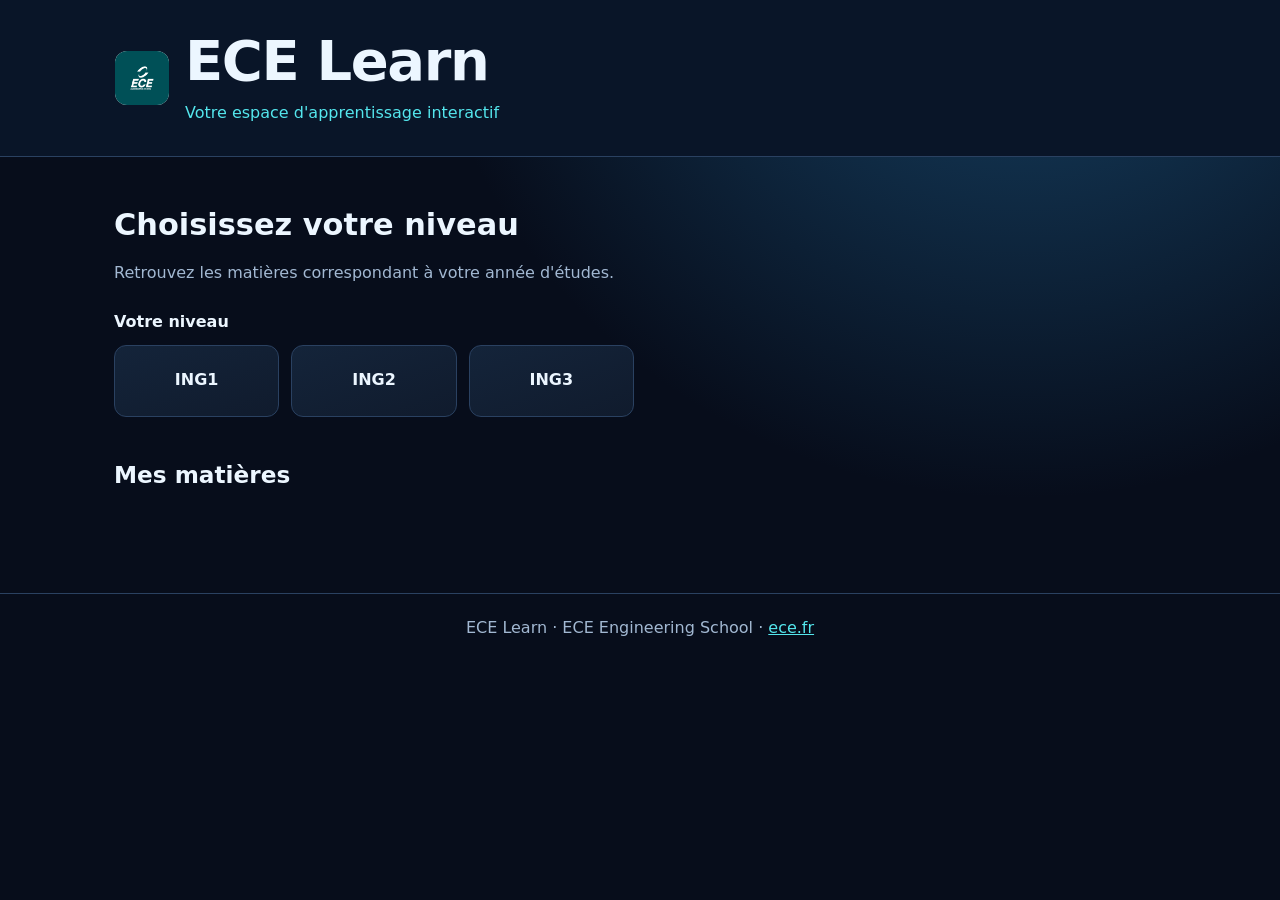
==== commit e64a5e3b: "preview: aligner portail sur palette Linux et cartes ING" ====
--- a/index.html
+++ b/index.html
@@ -12,7 +12,7 @@
 <body>
   <header><div class="brand"><img src="assets/ece-logo.jpg" alt="Logo ECE" width="54" height="54"><div><h1>ECE Learn</h1><p>Votre espace d'apprentissage interactif</p></div></div></header>
   <main>
-    <section class="intro"><h2>Choisissez votre niveau</h2><p>Retrouvez les matières correspondant à votre année d'études.</p><label for="level">Votre niveau</label><select id="level"><option value="">Sélectionner un niveau</option><option value="ING1">ING1</option><option value="ING2">ING2</option><option value="ING3">ING3</option></select></section>
+    <section class="intro"><h2>Choisissez votre niveau</h2><p>Retrouvez les matières correspondant à votre année d'études.</p><div class="level-label" id="level-label">Votre niveau</div><div class="level-options" role="group" aria-labelledby="level-label"><button type="button" class="level-option" data-level="ING1" aria-pressed="false">ING1</button><button type="button" class="level-option" data-level="ING2" aria-pressed="false">ING2</button><button type="button" class="level-option" data-level="ING3" aria-pressed="false">ING3</button></div></section>
     <section aria-label="Matières correspondant au niveau"><h2 class="courses-title">Mes matières</h2><p id="course-message" role="status" aria-live="polite"></p><div class="courses" id="courses"></div></section>
   </main>
   <footer>ECE Learn · ECE Engineering School · <a href="https://www.ece.fr/" rel="noopener noreferrer" target="_blank">ece.fr</a></footer>
--- a/css/portal.css
+++ b/css/portal.css
@@ -14,7 +14,7 @@
   line-height:1.55
 }
 header{
-  background:linear-gradient(115deg,#091528 12%,#103d4a 100%);
+  background:#091528;
   border-bottom:1px solid var(--line);
   padding:30px max(24px,calc((100vw - 1050px)/2))
 }
@@ -29,8 +29,8 @@
 .intro label{display:block;font-weight:700;margin:24px 0 9px}
 .intro select{
   display:block;width:min(100%,340px);padding:13px 16px;
-  border:1px solid #416585;border-radius:11px;
-  background:var(--panel);color:var(--fg);font:inherit;
+  border:1px solid var(--line);border-radius:9px;
+  background:#091529;color:var(--fg);font:inherit;
   cursor:pointer
 }
 .intro select:hover{border-color:var(--cyan)}
@@ -41,7 +41,7 @@
 #course-message{color:var(--muted);line-height:1.5;margin:0 0 20px}
 .courses{display:grid;grid-template-columns:repeat(auto-fit,minmax(min(100%,230px),1fr));gap:20px}
 .course{
-  background:linear-gradient(145deg,var(--panel-raised),var(--panel));
+  background:linear-gradient(160deg,#14243a,#101b2d);
   border:1px solid var(--line);border-radius:16px;padding:24px;
   display:flex;flex-direction:column;gap:12px;
   box-shadow:0 12px 30px #00000024
@@ -69,3 +69,12 @@
 @media(prefers-reduced-motion:no-preference){
   .course a,.intro select{transition:background .15s,border-color .15s}
 }
+
+/* Sélection des niveaux sous forme de cartes, comme le reste de Linux. */
+.level-label{font-weight:700;margin:24px 0 10px}
+.level-options{display:grid;grid-template-columns:repeat(3,minmax(0,1fr));gap:12px;max-width:520px}
+.level-option{min-height:72px;padding:12px;border:1px solid var(--line);border-radius:12px;background:linear-gradient(160deg,#14243a,#101b2d);color:var(--fg);font:inherit;font-weight:750;cursor:pointer}
+.level-option:hover{border-color:#3a6484}
+.level-option[aria-pressed="true"]{border-color:var(--cyan);background:#172842;box-shadow:inset 0 0 0 1px var(--cyan);color:var(--cyan)}
+.level-option:focus-visible{outline:3px solid var(--cyan);outline-offset:3px}
+@media(max-width:600px){.level-options{gap:8px}.level-option{min-height:62px;padding:10px 5px}}
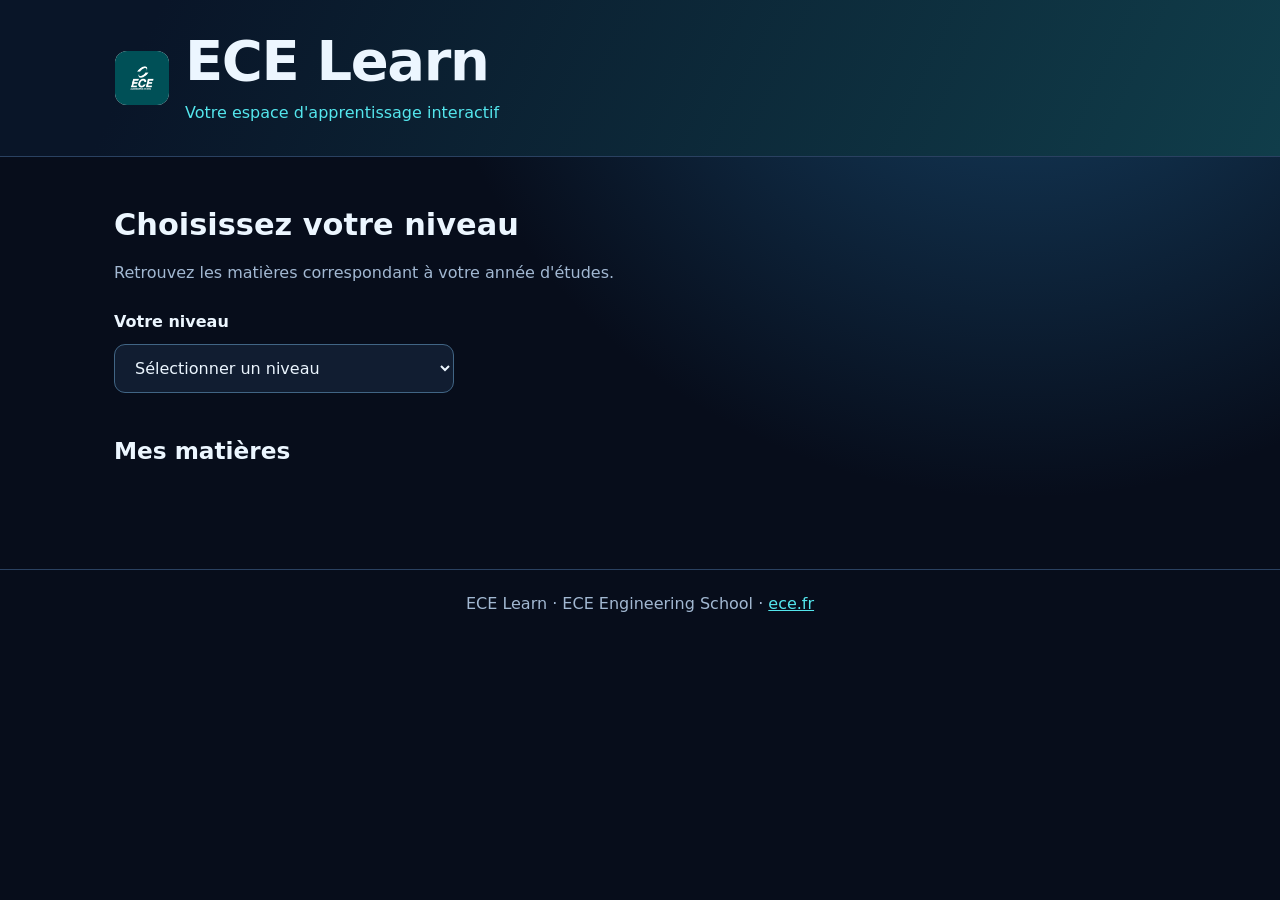
==== commit 8d3281f7: "preview: restaurer portail a la version 52354f55" ====
--- a/index.html
+++ b/index.html
@@ -12,7 +12,7 @@
 <body>
   <header><div class="brand"><img src="assets/ece-logo.jpg" alt="Logo ECE" width="54" height="54"><div><h1>ECE Learn</h1><p>Votre espace d'apprentissage interactif</p></div></div></header>
   <main>
-    <section class="intro"><h2>Choisissez votre niveau</h2><p>Retrouvez les matières correspondant à votre année d'études.</p><div class="level-label" id="level-label">Votre niveau</div><div class="level-options" role="group" aria-labelledby="level-label"><button type="button" class="level-option" data-level="ING1" aria-pressed="false">ING1</button><button type="button" class="level-option" data-level="ING2" aria-pressed="false">ING2</button><button type="button" class="level-option" data-level="ING3" aria-pressed="false">ING3</button></div></section>
+    <section class="intro"><h2>Choisissez votre niveau</h2><p>Retrouvez les matières correspondant à votre année d'études.</p><label for="level">Votre niveau</label><select id="level"><option value="">Sélectionner un niveau</option><option value="ING1">ING1</option><option value="ING2">ING2</option><option value="ING3">ING3</option></select></section>
     <section aria-label="Matières correspondant au niveau"><h2 class="courses-title">Mes matières</h2><p id="course-message" role="status" aria-live="polite"></p><div class="courses" id="courses"></div></section>
   </main>
   <footer>ECE Learn · ECE Engineering School · <a href="https://www.ece.fr/" rel="noopener noreferrer" target="_blank">ece.fr</a></footer>
--- a/css/portal.css
+++ b/css/portal.css
@@ -14,7 +14,7 @@
   line-height:1.55
 }
 header{
-  background:#091528;
+  background:linear-gradient(115deg,#091528 12%,#103d4a 100%);
   border-bottom:1px solid var(--line);
   padding:30px max(24px,calc((100vw - 1050px)/2))
 }
@@ -29,8 +29,8 @@
 .intro label{display:block;font-weight:700;margin:24px 0 9px}
 .intro select{
   display:block;width:min(100%,340px);padding:13px 16px;
-  border:1px solid var(--line);border-radius:9px;
-  background:#091529;color:var(--fg);font:inherit;
+  border:1px solid #416585;border-radius:11px;
+  background:var(--panel);color:var(--fg);font:inherit;
   cursor:pointer
 }
 .intro select:hover{border-color:var(--cyan)}
@@ -41,7 +41,7 @@
 #course-message{color:var(--muted);line-height:1.5;margin:0 0 20px}
 .courses{display:grid;grid-template-columns:repeat(auto-fit,minmax(min(100%,230px),1fr));gap:20px}
 .course{
-  background:linear-gradient(160deg,#14243a,#101b2d);
+  background:linear-gradient(145deg,var(--panel-raised),var(--panel));
   border:1px solid var(--line);border-radius:16px;padding:24px;
   display:flex;flex-direction:column;gap:12px;
   box-shadow:0 12px 30px #00000024
@@ -69,12 +69,3 @@
 @media(prefers-reduced-motion:no-preference){
   .course a,.intro select{transition:background .15s,border-color .15s}
 }
-
-/* Sélection des niveaux sous forme de cartes, comme le reste de Linux. */
-.level-label{font-weight:700;margin:24px 0 10px}
-.level-options{display:grid;grid-template-columns:repeat(3,minmax(0,1fr));gap:12px;max-width:520px}
-.level-option{min-height:72px;padding:12px;border:1px solid var(--line);border-radius:12px;background:linear-gradient(160deg,#14243a,#101b2d);color:var(--fg);font:inherit;font-weight:750;cursor:pointer}
-.level-option:hover{border-color:#3a6484}
-.level-option[aria-pressed="true"]{border-color:var(--cyan);background:#172842;box-shadow:inset 0 0 0 1px var(--cyan);color:var(--cyan)}
-.level-option:focus-visible{outline:3px solid var(--cyan);outline-offset:3px}
-@media(max-width:600px){.level-options{gap:8px}.level-option{min-height:62px;padding:10px 5px}}
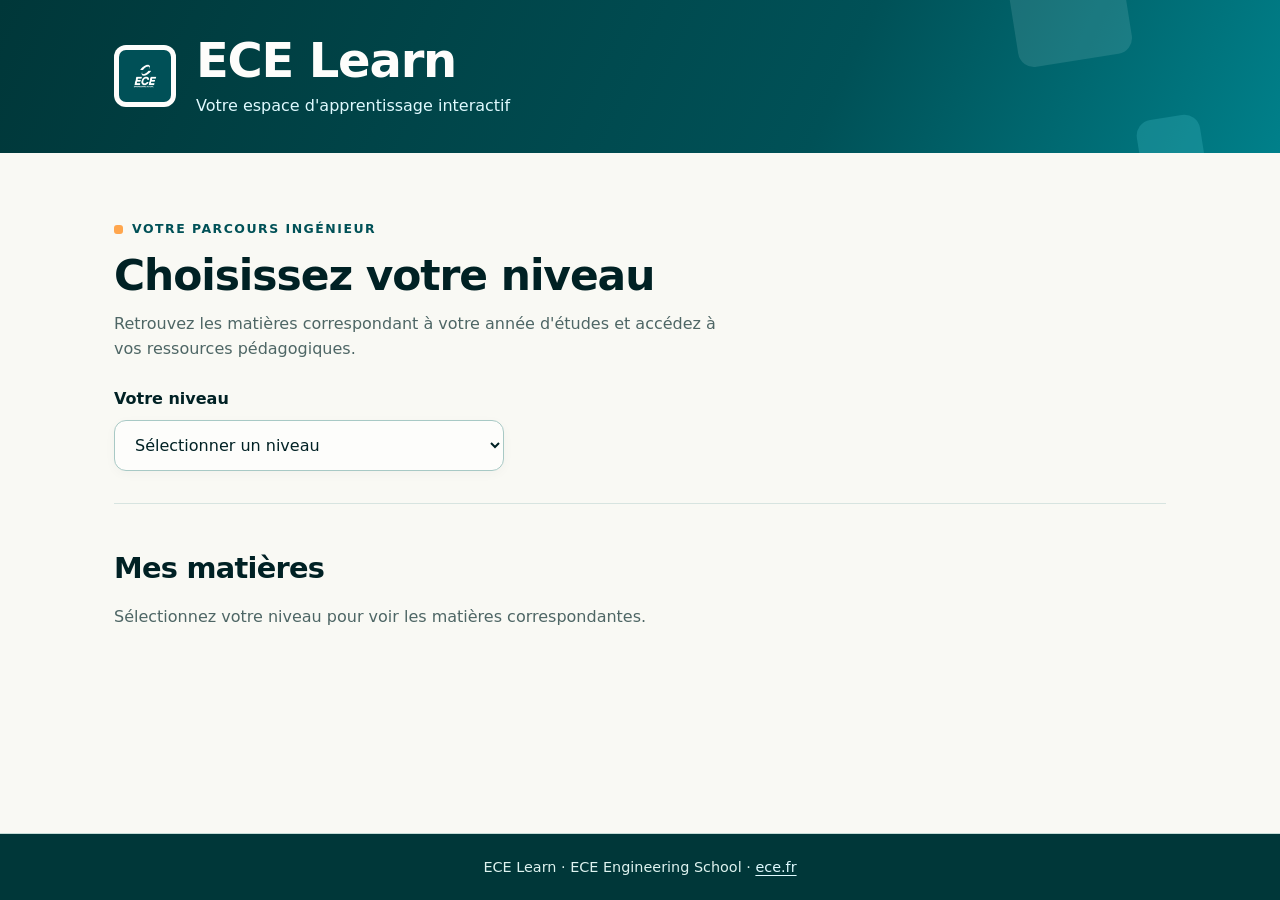
==== commit 2d0aef2b: "style(preview): moderniser l'accueil selon la charte ECE 2026" ====
--- a/index.html
+++ b/index.html
@@ -3,17 +3,17 @@
 <head>
   <meta charset="utf-8">
   <meta name="viewport" content="width=device-width,initial-scale=1">
-  <meta name="theme-color" content="#091528">
+  <meta name="theme-color" content="#005157">
   <title>ECE Learn · Votre espace d'apprentissage interactif</title>
   <meta name="description" content="ECE Learn : votre espace d'apprentissage interactif pour ING1, ING2 et ING3.">
   <link rel="icon" type="image/svg+xml" href="assets/favicon.svg">
   <link rel="stylesheet" href="css/portal.css">
 </head>
 <body>
-  <header><div class="brand"><img src="assets/ece-logo.jpg" alt="Logo ECE" width="54" height="54"><div><h1>ECE Learn</h1><p>Votre espace d'apprentissage interactif</p></div></div></header>
+  <header><div class="header-inner"><div class="brand"><img src="assets/ece-logo.jpg" alt="Logo ECE" width="62" height="62"><div><h1>ECE Learn</h1><p>Votre espace d'apprentissage interactif</p></div></div></div></header>
   <main>
-    <section class="intro"><h2>Choisissez votre niveau</h2><p>Retrouvez les matières correspondant à votre année d'études.</p><label for="level">Votre niveau</label><select id="level"><option value="">Sélectionner un niveau</option><option value="ING1">ING1</option><option value="ING2">ING2</option><option value="ING3">ING3</option></select></section>
-    <section aria-label="Matières correspondant au niveau"><h2 class="courses-title">Mes matières</h2><p id="course-message" role="status" aria-live="polite"></p><div class="courses" id="courses"></div></section>
+    <section class="intro"><p class="eyebrow">Votre parcours ingénieur</p><h2>Choisissez votre niveau</h2><p>Retrouvez les matières correspondant à votre année d'études et accédez à vos ressources pédagogiques.</p><div class="level-field"><label for="level">Votre niveau</label><select id="level"><option value="">Sélectionner un niveau</option><option value="ING1">ING1</option><option value="ING2">ING2</option><option value="ING3">ING3</option></select></div></section>
+    <section aria-label="Matières correspondant au niveau"><div class="section-heading"><h2 class="courses-title">Mes matières</h2></div><p id="course-message" role="status" aria-live="polite"></p><div class="courses" id="courses"></div></section>
   </main>
   <footer>ECE Learn · ECE Engineering School · <a href="https://www.ece.fr/" rel="noopener noreferrer" target="_blank">ece.fr</a></footer>
   <script src="js/catalog.js"></script>
--- a/css/portal.css
+++ b/css/portal.css
@@ -1,71 +1,48 @@
-/* Identité ECE Learn : palette alignée sur le cours Linux, sans modifier son CSS. */
+/* Portail ECE Learn — identité ECE 2026. Portée limitée à la page d'accueil. */
 :root{
-  color-scheme:dark;
-  font-family:system-ui,-apple-system,"Segoe UI",sans-serif;
-  --bg:#070d1b;--panel:#111d31;--panel-raised:#172842;
-  --line:#2a4161;--fg:#ecf6ff;--muted:#a2b8d2;
-  --cyan:#54e6ed;--green:#75e7b6;
+  color-scheme:light;
+  font-family:"Funnel Sans",system-ui,-apple-system,"Segoe UI",sans-serif;
+  --bg:#F9F9F4;--surface:#FDFDFB;--primary:#005157;--primary-deep:#002124;
+  --primary-light:#DEF3F0;--accent:#40B7BF;--engineer:#FFA64D;
+  --line:#D7E4E0;--fg:#002124;--muted:#4E6665;
   color:var(--fg);background:var(--bg)
 }
 *{box-sizing:border-box}
-body{
-  margin:0;min-height:100vh;
-  background:radial-gradient(ellipse at 80% -10%,#17466a,transparent 42%),var(--bg);
-  line-height:1.55
-}
-header{
-  background:linear-gradient(115deg,#091528 12%,#103d4a 100%);
-  border-bottom:1px solid var(--line);
-  padding:30px max(24px,calc((100vw - 1050px)/2))
-}
-header .brand{display:flex;align-items:center;gap:16px}
-header img{width:54px;height:54px;object-fit:contain;border-radius:12px;background:#fff}
-h1{font-size:clamp(2rem,5vw,3.5rem);line-height:1.12;margin:0;letter-spacing:-.025em}
-header p{margin:8px 0 0;color:var(--cyan)}
-main{max-width:1100px;margin:0 auto;padding:44px 24px 80px}
-.intro{max-width:740px;margin-bottom:40px}
-.intro h2{font-size:clamp(1.5rem,3vw,1.9rem);margin:0 0 12px}
-.intro p{line-height:1.65;color:var(--muted);margin:0}
-.intro label{display:block;font-weight:700;margin:24px 0 9px}
-.intro select{
-  display:block;width:min(100%,340px);padding:13px 16px;
-  border:1px solid #416585;border-radius:11px;
-  background:var(--panel);color:var(--fg);font:inherit;
-  cursor:pointer
-}
-.intro select:hover{border-color:var(--cyan)}
-.intro select:focus-visible,.course a:focus-visible,footer a:focus-visible{
-  outline:3px solid var(--cyan);outline-offset:3px
-}
-.courses-title{font-size:1.45rem;margin:0 0 8px}
-#course-message{color:var(--muted);line-height:1.5;margin:0 0 20px}
-.courses{display:grid;grid-template-columns:repeat(auto-fit,minmax(min(100%,230px),1fr));gap:20px}
-.course{
-  background:linear-gradient(145deg,var(--panel-raised),var(--panel));
-  border:1px solid var(--line);border-radius:16px;padding:24px;
-  display:flex;flex-direction:column;gap:12px;
-  box-shadow:0 12px 30px #00000024
-}
-.course h3{margin:0;font-size:1.35rem;color:var(--fg)}
-.course p{color:var(--muted);line-height:1.55;margin:0;flex:1}
-.course a{
-  display:inline-block;align-self:flex-start;border-radius:10px;
-  background:linear-gradient(135deg,#087d98,#1757a0);
-  border:1px solid #48bed5;color:#fff;padding:11px 16px;
-  text-decoration:none;font-weight:700
-}
-.course a:hover{background:linear-gradient(135deg,#0a92a9,#1c69b7)}
-.soon{
-  font-size:.88rem;font-weight:700;color:var(--muted);
-  background:var(--panel-raised);border:1px solid var(--line);
-  padding:9px 12px;border-radius:9px;align-self:flex-start
-}
-footer{border-top:1px solid var(--line);padding:22px 24px;text-align:center;color:var(--muted)}
-footer a{color:var(--cyan)}
-@media(max-width:600px){
-  header{padding:24px}main{padding:28px 18px 60px}
-  .intro{margin-bottom:32px}
-}
-@media(prefers-reduced-motion:no-preference){
-  .course a,.intro select{transition:background .15s,border-color .15s}
-}
+html{min-height:100%}
+body{margin:0;min-height:100vh;min-height:100dvh;display:flex;flex-direction:column;background:var(--bg);line-height:1.55}
+header{position:relative;overflow:hidden;background:linear-gradient(115deg,#003739 0%,#005157 65%,#00808A 100%);color:#FDFDFB}
+header::before,header::after{content:"";position:absolute;border-radius:16px;background:rgba(222,243,240,.12);pointer-events:none;transform:rotate(-9deg)}
+header::before{width:115px;height:115px;right:12%;top:-54px}
+header::after{width:64px;height:64px;right:6%;bottom:-28px;background:rgba(64,183,191,.3)}
+.header-inner{max-width:1100px;margin:0 auto;padding:34px 24px;position:relative;z-index:1}
+.brand{display:flex;align-items:center;gap:20px}
+.brand img{width:62px;height:62px;object-fit:contain;border-radius:12px;background:#FDFDFB;padding:5px}
+h1,h2,h3{font-family:"Funnel Display","Funnel Sans",system-ui,sans-serif;letter-spacing:-.025em}
+h1{font-size:clamp(2rem,4vw,3rem);line-height:1.1;margin:0;font-weight:800}
+header p{margin:7px 0 0;color:#DFFAFF;font-size:1rem}
+main{width:100%;max-width:1100px;margin:0 auto;padding:clamp(36px,5vw,64px) 24px 76px;flex:1 0 auto}
+.intro{position:relative;margin-bottom:42px;padding:0 0 32px;border-bottom:1px solid var(--line)}
+.eyebrow{display:inline-flex;align-items:center;gap:9px;margin:0 0 12px;color:var(--primary);font-size:.78rem;letter-spacing:.12em;text-transform:uppercase;font-weight:800}
+.eyebrow::before{content:"";width:9px;height:9px;background:var(--engineer);border-radius:3px}
+.intro h2{font-size:clamp(1.8rem,3.5vw,2.65rem);line-height:1.16;margin:0 0 12px;font-weight:800}
+.intro>p:not(.eyebrow){color:var(--muted);margin:0 0 25px;max-width:620px}
+.level-field{max-width:390px}
+.intro label{display:block;font-weight:750;margin:0 0 9px}
+.intro select{display:block;width:100%;padding:14px 16px;border:1.5px solid #A8C9C5;border-radius:12px;background:var(--surface);color:var(--fg);font:inherit;cursor:pointer;box-shadow:0 3px 12px #00212408}
+.intro select:hover{border-color:var(--primary)}
+.intro select:focus-visible,.course a:focus-visible,footer a:focus-visible{outline:3px solid var(--accent);outline-offset:3px}
+.section-heading{display:flex;align-items:baseline;gap:14px;flex-wrap:wrap;margin-bottom:14px}
+.courses-title{font-size:clamp(1.4rem,2.5vw,1.8rem);margin:0;font-weight:800}
+#course-message{color:var(--muted);line-height:1.5;margin:0 0 18px}
+.courses{display:grid;grid-template-columns:repeat(auto-fit,minmax(min(100%,290px),1fr));gap:20px}
+.course{position:relative;overflow:hidden;background:var(--surface);border:1px solid var(--line);border-radius:18px;padding:28px;display:flex;flex-direction:column;align-items:flex-start;gap:12px;box-shadow:0 12px 35px #0021240a}
+.course::before{content:"";position:absolute;top:0;left:0;right:0;height:5px;background:linear-gradient(90deg,var(--primary),var(--accent))}
+.course h3{margin:0;font-size:1.5rem;color:var(--primary-deep)}
+.course p{color:var(--muted);line-height:1.6;margin:0 0 8px;flex:1}
+.course a{display:inline-flex;align-items:center;justify-content:center;border-radius:10px;background:var(--primary);border:1px solid var(--primary);color:#fff;padding:12px 18px;text-decoration:none;font-weight:750}
+.course a:hover{background:#003739}
+.soon{font-size:.9rem;font-weight:750;color:var(--primary);background:var(--primary-light);border:1px solid #B9DCD7;padding:9px 13px;border-radius:9px}
+footer{margin-top:auto;border-top:1px solid #C5DCD7;background:#003739;padding:22px 24px;text-align:center;color:#DEF3F0;font-size:.9rem}
+footer a{color:#DFFAFF;text-underline-offset:3px}
+@media(max-width:600px){.header-inner{padding:24px 20px}.brand{gap:13px}.brand img{width:50px;height:50px}main{padding:34px 20px 55px}.intro{margin-bottom:30px;padding-bottom:28px}.course{padding:22px}}
+@media(prefers-reduced-motion:no-preference){.course a,.intro select{transition:background .18s,border-color .18s,box-shadow .18s}}
